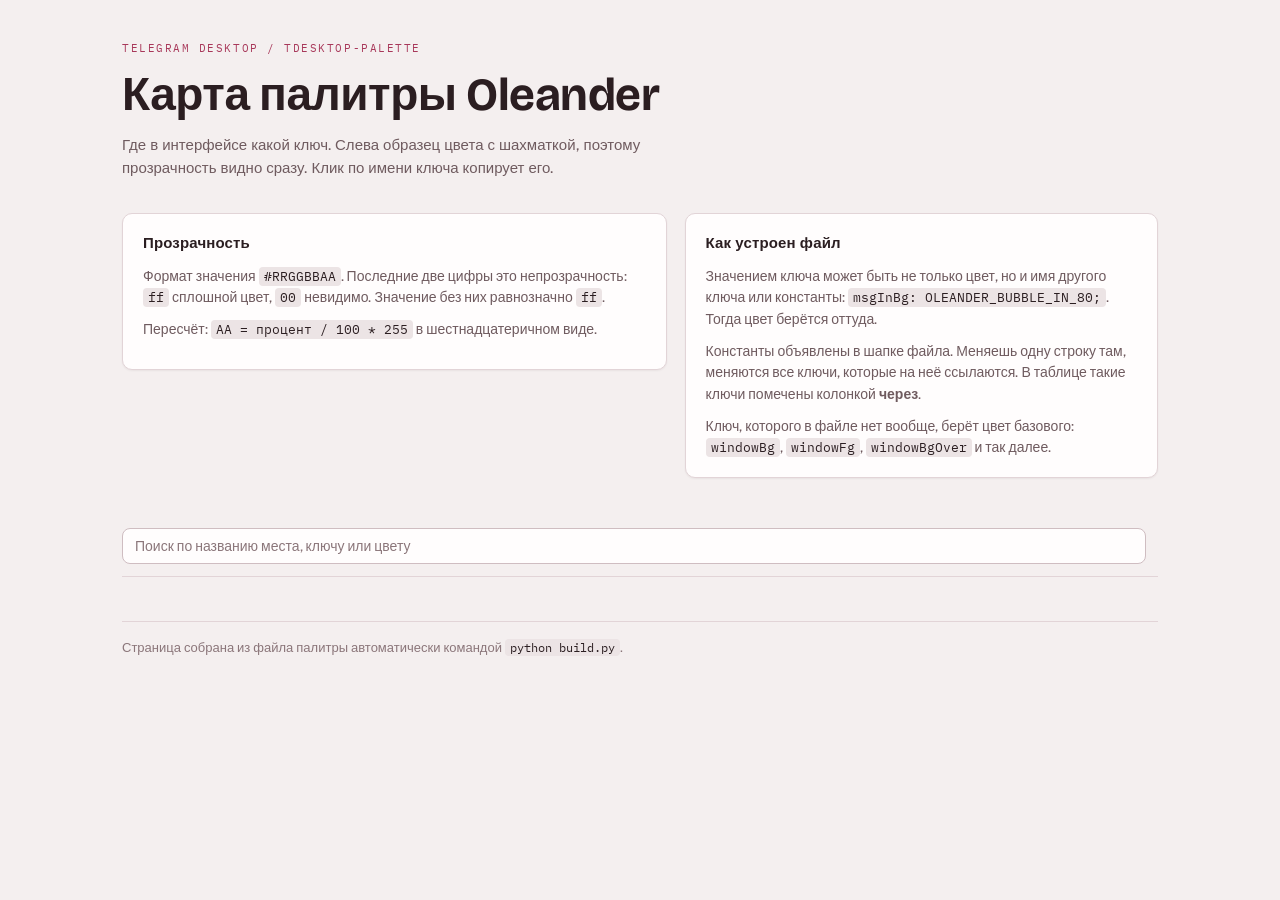
==== template.html @ e82220b8 "Initial commit: Oleander palette reference page - build.py renders docs/index.html from a tdesktop-p" ====
<!doctype html>
<html lang="ru">
<head>
<meta charset="utf-8">
<meta name="viewport" content="width=device-width, initial-scale=1">
<title>Карта палитры Oleander</title>
<link rel="preconnect" href="https://fonts.googleapis.com">
<link rel="preconnect" href="https://fonts.gstatic.com" crossorigin>
<link rel="stylesheet" href="https://fonts.googleapis.com/css2?family=Bricolage+Grotesque:opsz,wght@12..96,500;12..96,700&family=IBM+Plex+Mono:wght@400;500&family=Public+Sans:wght@400;500;600&display=swap">
<style>
  :root {
    --ground: #f4efef;
    --surface: #fffdfd;
    --surface-2: #ece4e5;
    --ink: #2b1e21;
    --ink-soft: #6f5b5f;
    --muted: #8b767a;
    --accent: #a8385a;
    --accent-soft: #f3e3e7;
    --hairline: #e2d4d7;
    --hairline-strong: #cfbdc1;
    --check-a: #ffffff;
    --check-b: #e3d8da;
    --shadow: 0 1px 2px rgba(43, 30, 33, .06);
    --mono: "IBM Plex Mono", ui-monospace, "SFMono-Regular", Menlo, Consolas, monospace;
    --body: "Public Sans", -apple-system, "Segoe UI", Roboto, sans-serif;
    --display: "Bricolage Grotesque", "Public Sans", -apple-system, "Segoe UI", sans-serif;
  }
  @media (prefers-color-scheme: dark) {
    :root {
      --ground: #1b1113;
      --surface: #251719;
      --surface-2: #2f1e21;
      --ink: #f1e7e8;
      --ink-soft: #c4aeb2;
      --muted: #9c8388;
      --accent: #e5899d;
      --accent-soft: #3a2429;
      --hairline: #382528;
      --hairline-strong: #4a3236;
      --check-a: #3a2b2e;
      --check-b: #2b1e21;
      --shadow: 0 1px 2px rgba(0, 0, 0, .3);
    }
  }

  * { box-sizing: border-box; }
  html { color-scheme: light dark; }
  body {
    margin: 0;
    background: var(--ground);
    color: var(--ink);
    font-family: var(--body);
    font-size: 15px;
    line-height: 1.55;
    -webkit-font-smoothing: antialiased;
  }
  .wrap { max-width: 1080px; margin: 0 auto; padding: 40px 22px 88px; }

  header.masthead { display: flex; flex-direction: column; gap: 14px; margin-bottom: 34px; }
  .eyebrow {
    font-family: var(--mono); font-size: 11px; letter-spacing: .14em;
    text-transform: uppercase; color: var(--accent);
  }
  h1 {
    font-family: var(--display); font-weight: 700; font-size: clamp(30px, 5vw, 46px);
    line-height: 1.04; margin: 0; text-wrap: balance; letter-spacing: -.01em;
  }
  .lede { max-width: 62ch; color: var(--ink-soft); margin: 0; }

  .primer { display: grid; gap: 18px; grid-template-columns: minmax(0, 1.15fr) minmax(0, 1fr);
            margin: 0 0 38px; align-items: start; }
  @media (max-width: 760px) { .primer { grid-template-columns: 1fr; } }
  .panel {
    background: var(--surface); border: 1px solid var(--hairline);
    border-radius: 10px; padding: 18px 20px; box-shadow: var(--shadow);
  }
  .panel h2 {
    font-family: var(--display); font-weight: 600; font-size: 15px; margin: 0 0 10px;
    letter-spacing: .01em;
  }
  .panel p { margin: 0 0 10px; color: var(--ink-soft); font-size: 14px; }
  .panel p:last-child { margin-bottom: 0; }
  code {
    font-family: var(--mono); font-size: .92em; background: var(--surface-2);
    padding: 1px 5px; border-radius: 4px; color: var(--ink);
  }
  .alpha-scale { display: flex; flex-wrap: wrap; gap: 6px; margin-top: 4px; }
  .alpha-chip {
    display: flex; flex-direction: column; align-items: center; gap: 2px;
    border: 1px solid var(--hairline); border-radius: 6px; padding: 5px 9px 6px;
    background: var(--surface-2); min-width: 52px;
  }
  .alpha-chip b { font-family: var(--mono); font-weight: 500; font-size: 13px; color: var(--accent); }
  .alpha-chip span { font-size: 11px; color: var(--muted); font-variant-numeric: tabular-nums; }

  .toolbar {
    position: sticky; top: 0; z-index: 5; display: flex; gap: 12px; align-items: center;
    padding: 12px 0; background: var(--ground); border-bottom: 1px solid var(--hairline);
    margin-bottom: 6px; flex-wrap: wrap;
  }
  #q { flex: 1 1 260px; min-width: 0; font-family: var(--body); font-size: 14px; color: var(--ink); background: var(--surface); border: 1px solid var(--hairline-strong); border-radius: 8px; padding: 9px 12px; } #q:focus { outline: 2px solid var(--accent); outline-offset: 1px; } #q::placeholder { color: var(--muted); }
  .count { font-family: var(--mono); font-size: 12px; color: var(--muted); font-variant-numeric: tabular-nums; }

  section.group { margin-top: 30px; }
  section.group > h2 {
    font-family: var(--display); font-weight: 700; font-size: 21px; margin: 0 0 2px;
    letter-spacing: -.005em;
  }
  section.group > .note { margin: 0 0 12px; color: var(--muted); font-size: 13.5px; }

  .tablewrap { overflow-x: auto; border: 1px solid var(--hairline); border-radius: 10px; background: var(--surface); }
  table { border-collapse: collapse; width: 100%; min-width: 620px; }
  th {
    text-align: left; font-family: var(--mono); font-weight: 400; font-size: 10.5px;
    letter-spacing: .12em; text-transform: uppercase; color: var(--muted);
    padding: 9px 12px; border-bottom: 1px solid var(--hairline); white-space: nowrap;
  }
  td { padding: 7px 12px; border-bottom: 1px solid var(--hairline); vertical-align: middle; }
  tr:last-child td { border-bottom: none; }
  tr:hover td { background: var(--accent-soft); }
  .sw {
    width: 30px; height: 22px; border-radius: 4px; border: 1px solid var(--hairline-strong);
    background-image:
      linear-gradient(var(--swatch), var(--swatch)),
      conic-gradient(var(--check-b) 0 25%, var(--check-a) 0 50%, var(--check-b) 0 75%, var(--check-a) 0);
    background-size: 100% 100%, 10px 10px;
  }
  td.c-sw { width: 30px; padding-right: 0; }
  td.c-label { color: var(--ink); }
  .key {
    font-family: var(--mono); font-size: 12.5px; color: var(--accent); cursor: copy;
    border: none; background: none; padding: 0; text-align: left;
  }
  .key:hover { text-decoration: underline; }
  .key:focus-visible { outline: 2px solid var(--accent); outline-offset: 2px; border-radius: 3px; }
  .val { font-family: var(--mono); font-size: 12.5px; color: var(--ink-soft); white-space: nowrap; }
  .via { font-family: var(--mono); font-size: 11.5px; color: var(--muted); white-space: nowrap; }
  .pct {
    font-family: var(--mono); font-size: 11px; font-variant-numeric: tabular-nums;
    color: var(--accent); border: 1px solid var(--hairline-strong); border-radius: 999px;
    padding: 1px 7px; white-space: nowrap;
  }
  .pct.full { color: var(--muted); border-color: var(--hairline); }
  .empty { padding: 20px 12px; color: var(--muted); font-size: 14px; }
  footer.foot { margin-top: 44px; padding-top: 16px; border-top: 1px solid var(--hairline); color: var(--muted); font-size: 13px; }
  #toast { position: fixed; left: 50%; transform: translateX(-50%); bottom: 22px; background: var(--ink); color: var(--ground); font-family: var(--mono); font-size: 12.5px; padding: 8px 14px; border-radius: 999px; opacity: 0; transition: opacity .18s ease; pointer-events: none; } #toast.on { opacity: 1; }
  @media (prefers-reduced-motion: reduce) { #toast { transition: none; } }
</style>
</head>
<body>
<div class="wrap">
  <header class="masthead">
    <div class="eyebrow">Telegram Desktop / tdesktop-palette</div>
    <h1>Карта палитры Oleander</h1>
    <p class="lede">Где в интерфейсе какой ключ. Слева образец цвета с шахматкой, поэтому прозрачность видно сразу. Клик по имени ключа копирует его.</p>
  </header>

  <div class="primer">
    <div class="panel">
      <h2>Прозрачность</h2>
      <p>Формат значения <code>#RRGGBBAA</code>. Последние две цифры это непрозрачность: <code>ff</code> сплошной цвет, <code>00</code> невидимо. Значение без них равнозначно <code>ff</code>.</p>
      <p>Пересчёт: <code>AA = процент / 100 * 255</code> в шестнадцатеричном виде.</p>
      <div class="alpha-scale" id="alphaScale"></div>
    </div>
    <div class="panel">
      <h2>Как устроен файл</h2>
      <p>Значением ключа может быть не только цвет, но и имя другого ключа или константы: <code>msgInBg: OLEANDER_BUBBLE_IN_80;</code>. Тогда цвет берётся оттуда.</p>
      <p>Константы объявлены в шапке файла. Меняешь одну строку там, меняются все ключи, которые на неё ссылаются. В таблице такие ключи помечены колонкой <b>через</b>.</p>
      <p>Ключ, которого в файле нет вообще, берёт цвет базового: <code>windowBg</code>, <code>windowFg</code>, <code>windowBgOver</code> и так далее.</p>
    </div>
  </div>

  <div class="toolbar">
    <input id="q" type="search" placeholder="Поиск по названию места, ключу или цвету" autocomplete="off">
    <span class="count" id="count"></span>
  </div>

  <div id="groups"></div>

  <footer class="foot">
    Страница собрана из файла палитры автоматически командой <code>python build.py</code>.
  </footer>
</div>
<div id="toast" role="status" aria-live="polite"></div>

<script>
const DATA = __DATA__;

const ALPHA_STEPS = [100, 95, 90, 85, 80, 75, 70, 60, 50, 40, 30, 20, 10, 0];
document.getElementById("alphaScale").innerHTML = ALPHA_STEPS.map(p => {
  const hex = Math.round(p / 100 * 255).toString(16).padStart(2, "0");
  return `<div class="alpha-chip"><b>${hex}</b><span>${p}%</span></div>`;
}).join("");

const esc = s => s.replace(/[&<>"]/g, c => ({ "&": "&amp;", "<": "&lt;", ">": "&gt;", '"': "&quot;" }[c]));

document.getElementById("groups").innerHTML = DATA.map((g, gi) => `
  <section class="group" data-g="${gi}">
    <h2>${esc(g.title)}</h2>
    <p class="note">${esc(g.note)}</p>
    <div class="tablewrap">
      <table>
        <thead><tr>
          <th></th><th>Место в интерфейсе</th><th>Ключ</th><th>Цвет</th><th>Через</th><th>Непрозр.</th>
        </tr></thead>
        <tbody>
        ${g.rows.map(r => `
          <tr data-s="${esc((r.label + " " + r.key + " " + r.value + " " + r.via).toLowerCase())}">
            <td class="c-sw"><div class="sw" style="--swatch:${r.value}"></div></td>
            <td class="c-label">${esc(r.label)}</td>
            <td><button class="key" type="button">${esc(r.key)}</button></td>
            <td class="val">${esc(r.value)}</td>
            <td class="via">${esc(r.via || "")}</td>
            <td><span class="pct ${r.alpha === 100 ? "full" : ""}">${r.alpha}%</span></td>
          </tr>`).join("")}
        </tbody>
      </table>
    </div>
  </section>`).join("");

const total = DATA.reduce((n, g) => n + g.rows.length, 0);
const countEl = document.getElementById("count");
countEl.textContent = total + " ключей";

const q = document.getElementById("q");
q.addEventListener("input", () => {
  const term = q.value.trim().toLowerCase();
  let shown = 0;
  document.querySelectorAll("section.group").forEach(sec => {
    let any = 0;
    sec.querySelectorAll("tbody tr").forEach(tr => {
      const hit = !term || tr.dataset.s.includes(term);
      tr.hidden = !hit;
      if (hit) { any++; shown++; }
    });
    sec.hidden = any === 0;
  });
  countEl.textContent = term ? shown + " из " + total : total + " ключей";
});

const toast = document.getElementById("toast");
let toastTimer;
document.addEventListener("click", e => {
  const btn = e.target.closest(".key");
  if (!btn) return;
  const text = btn.textContent;
  navigator.clipboard?.writeText(text).then(() => {
    toast.textContent = text + " скопирован";
    toast.classList.add("on");
    clearTimeout(toastTimer);
    toastTimer = setTimeout(() => toast.classList.remove("on"), 1400);
  }).catch(() => {});
});
</script>
</body>
</html>
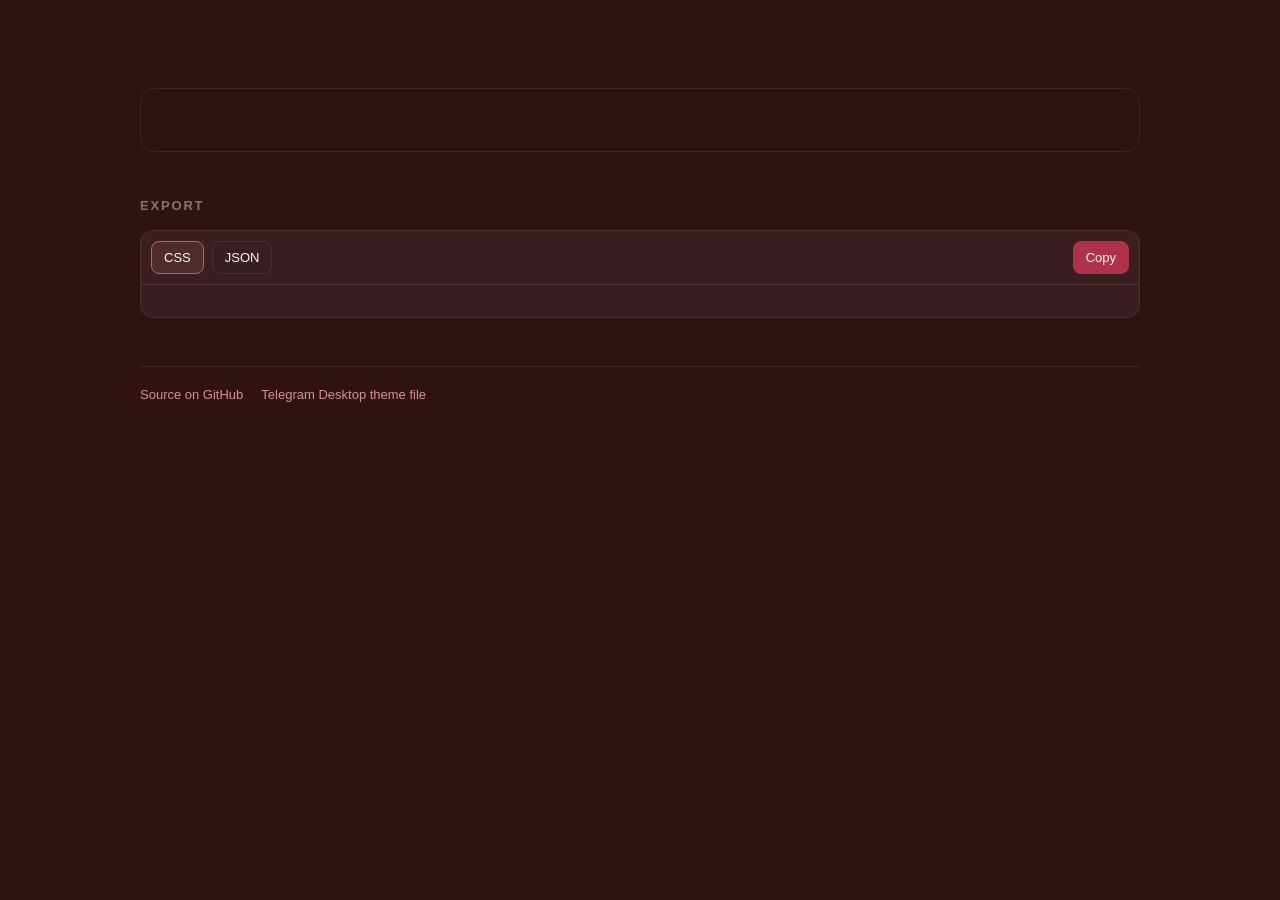
==== commit 940d811c: "Add Oleander palette and page generator - palette.json as the source of truth, build.py renders docs" ====
--- a/template.html
+++ b/template.html
@@ -1,256 +1,175 @@
 <!doctype html>
-<html lang="ru">
+<html lang="en">
 <head>
 <meta charset="utf-8">
 <meta name="viewport" content="width=device-width, initial-scale=1">
-<title>Карта палитры Oleander</title>
-<link rel="preconnect" href="https://fonts.googleapis.com">
-<link rel="preconnect" href="https://fonts.gstatic.com" crossorigin>
-<link rel="stylesheet" href="https://fonts.googleapis.com/css2?family=Bricolage+Grotesque:opsz,wght@12..96,500;12..96,700&family=IBM+Plex+Mono:wght@400;500&family=Public+Sans:wght@400;500;600&display=swap">
+<title>Oleander Palette</title>
+<meta name="description" content="Oleander: a rose and maroon dark color palette.">
+<meta name="theme-color" content="#3b1e21">
+<link rel="icon" href="data:image/svg+xml,%3Csvg xmlns='http://www.w3.org/2000/svg' viewBox='0 0 32 32'%3E%3Crect width='32' height='32' rx='8' fill='%23b55f6c'/%3E%3C/svg%3E">
 <style>
   :root {
-    --ground: #f4efef;
-    --surface: #fffdfd;
-    --surface-2: #ece4e5;
-    --ink: #2b1e21;
-    --ink-soft: #6f5b5f;
-    --muted: #8b767a;
-    --accent: #a8385a;
-    --accent-soft: #f3e3e7;
-    --hairline: #e2d4d7;
-    --hairline-strong: #cfbdc1;
-    --check-a: #ffffff;
-    --check-b: #e3d8da;
-    --shadow: 0 1px 2px rgba(43, 30, 33, .06);
-    --mono: "IBM Plex Mono", ui-monospace, "SFMono-Regular", Menlo, Consolas, monospace;
-    --body: "Public Sans", -apple-system, "Segoe UI", Roboto, sans-serif;
-    --display: "Bricolage Grotesque", "Public Sans", -apple-system, "Segoe UI", sans-serif;
+    --bg-deep: #301212;
+    --bg: #3b1e21;
+    --bg-raised: #4d2a2d;
+    --bg-panel: #4e2b2e;
+    --accent: #b55f6c;
+    --accent-deep: #ad324a;
+    --accent-light: #dc8e9c;
+    --text: #f5f5f5;
+    --text-muted: #906e74;
+    --hairline: rgba(245, 245, 245, .08);
+    --mono: ui-monospace, "SFMono-Regular", "Cascadia Code", Menlo, Consolas, monospace;
+    --sans: -apple-system, "Segoe UI", Roboto, "Helvetica Neue", Arial, sans-serif;
   }
-  @media (prefers-color-scheme: dark) {
-    :root {
-      --ground: #1b1113;
-      --surface: #251719;
-      --surface-2: #2f1e21;
-      --ink: #f1e7e8;
-      --ink-soft: #c4aeb2;
-      --muted: #9c8388;
-      --accent: #e5899d;
-      --accent-soft: #3a2429;
-      --hairline: #382528;
-      --hairline-strong: #4a3236;
-      --check-a: #3a2b2e;
-      --check-b: #2b1e21;
-      --shadow: 0 1px 2px rgba(0, 0, 0, .3);
-    }
-  }
-
   * { box-sizing: border-box; }
-  html { color-scheme: light dark; }
+  html { color-scheme: dark; }
   body {
-    margin: 0;
-    background: var(--ground);
-    color: var(--ink);
-    font-family: var(--body);
-    font-size: 15px;
-    line-height: 1.55;
+    margin: 0; background: var(--bg-deep); color: var(--text);
+    font-family: var(--sans); font-size: 15px; line-height: 1.5;
     -webkit-font-smoothing: antialiased;
   }
-  .wrap { max-width: 1080px; margin: 0 auto; padding: 40px 22px 88px; }
+  .wrap { max-width: 1040px; margin: 0 auto; padding: 56px 20px 72px; }
 
-  header.masthead { display: flex; flex-direction: column; gap: 14px; margin-bottom: 34px; }
-  .eyebrow {
-    font-family: var(--mono); font-size: 11px; letter-spacing: .14em;
-    text-transform: uppercase; color: var(--accent);
+  header h1 { margin: 0 0 8px; font-size: clamp(34px, 6vw, 56px); line-height: 1.05; letter-spacing: -.02em; }
+  header p { margin: 0; color: var(--accent-light); font-size: 17px; }
+
+  .strip { display: flex; height: 64px; margin: 32px 0 8px; border-radius: 14px; overflow: hidden; border: 1px solid var(--hairline); }
+  .strip i { flex: 1; }
+
+  section { margin-top: 44px; }
+  h2 { margin: 0 0 14px; font-size: 13px; font-weight: 600; letter-spacing: .14em; text-transform: uppercase; color: var(--text-muted); }
+
+  .grid { display: grid; gap: 14px; grid-template-columns: repeat(auto-fill, minmax(220px, 1fr)); }
+  .card {
+    appearance: none; font: inherit; color: inherit; text-align: left; cursor: pointer;
+    background: var(--bg); border: 1px solid var(--hairline); border-radius: 14px; padding: 0; overflow: hidden;
+    transition: transform .15s ease, border-color .15s ease;
   }
-  h1 {
-    font-family: var(--display); font-weight: 700; font-size: clamp(30px, 5vw, 46px);
-    line-height: 1.04; margin: 0; text-wrap: balance; letter-spacing: -.01em;
+  .card:hover { transform: translateY(-2px); border-color: var(--accent); }
+  .card:focus-visible { outline: 2px solid var(--accent-light); outline-offset: 2px; }
+  .swatch { height: 112px; display: flex; align-items: flex-end; padding: 12px 14px; font-family: var(--mono); font-size: 13px; }
+  .swatch span { opacity: 0; transition: opacity .15s ease; }
+  .card:hover .swatch span, .card:focus-visible .swatch span { opacity: .85; }
+  .meta { padding: 12px 14px 14px; }
+  .meta b { display: block; font-size: 15px; font-weight: 600; }
+  .meta .hex { font-family: var(--mono); font-size: 13px; color: var(--accent-light); }
+  .meta .use { display: block; margin-top: 4px; font-size: 13px; color: var(--text-muted); }
+
+  .export { background: var(--bg); border: 1px solid var(--hairline); border-radius: 14px; overflow: hidden; }
+  .export .bar { display: flex; gap: 8px; padding: 10px; border-bottom: 1px solid var(--hairline); flex-wrap: wrap; }
+  .tab, .copy {
+    appearance: none; font: inherit; font-size: 13px; color: var(--text); cursor: pointer;
+    background: transparent; border: 1px solid var(--hairline); border-radius: 8px; padding: 6px 12px;
   }
-  .lede { max-width: 62ch; color: var(--ink-soft); margin: 0; }
+  .tab[aria-selected="true"] { background: var(--bg-panel); border-color: var(--accent); }
+  .copy { margin-left: auto; background: var(--accent-deep); border-color: var(--accent-deep); }
+  .tab:hover { border-color: var(--accent); }
+  .copy:hover { filter: brightness(1.12); }
+  .tab:focus-visible, .copy:focus-visible { outline: 2px solid var(--accent-light); outline-offset: 2px; }
+  pre { margin: 0; padding: 16px 18px; overflow-x: auto; font-family: var(--mono); font-size: 13px; line-height: 1.6; color: var(--text); }
 
-  .primer { display: grid; gap: 18px; grid-template-columns: minmax(0, 1.15fr) minmax(0, 1fr);
-            margin: 0 0 38px; align-items: start; }
-  @media (max-width: 760px) { .primer { grid-template-columns: 1fr; } }
-  .panel {
-    background: var(--surface); border: 1px solid var(--hairline);
-    border-radius: 10px; padding: 18px 20px; box-shadow: var(--shadow);
+  footer { margin-top: 48px; padding-top: 18px; border-top: 1px solid var(--hairline); color: var(--text-muted); font-size: 13px; display: flex; gap: 18px; flex-wrap: wrap; }
+  footer a { color: var(--accent-light); text-decoration: none; }
+  footer a:hover { text-decoration: underline; }
+
+  #toast {
+    position: fixed; left: 50%; bottom: 24px; transform: translateX(-50%); background: var(--accent-deep); color: var(--text);
+    font-family: var(--mono); font-size: 13px; padding: 8px 16px; border-radius: 999px; opacity: 0; pointer-events: none; transition: opacity .18s ease;
   }
-  .panel h2 {
-    font-family: var(--display); font-weight: 600; font-size: 15px; margin: 0 0 10px;
-    letter-spacing: .01em;
-  }
-  .panel p { margin: 0 0 10px; color: var(--ink-soft); font-size: 14px; }
-  .panel p:last-child { margin-bottom: 0; }
-  code {
-    font-family: var(--mono); font-size: .92em; background: var(--surface-2);
-    padding: 1px 5px; border-radius: 4px; color: var(--ink);
-  }
-  .alpha-scale { display: flex; flex-wrap: wrap; gap: 6px; margin-top: 4px; }
-  .alpha-chip {
-    display: flex; flex-direction: column; align-items: center; gap: 2px;
-    border: 1px solid var(--hairline); border-radius: 6px; padding: 5px 9px 6px;
-    background: var(--surface-2); min-width: 52px;
-  }
-  .alpha-chip b { font-family: var(--mono); font-weight: 500; font-size: 13px; color: var(--accent); }
-  .alpha-chip span { font-size: 11px; color: var(--muted); font-variant-numeric: tabular-nums; }
-
-  .toolbar {
-    position: sticky; top: 0; z-index: 5; display: flex; gap: 12px; align-items: center;
-    padding: 12px 0; background: var(--ground); border-bottom: 1px solid var(--hairline);
-    margin-bottom: 6px; flex-wrap: wrap;
-  }
-  #q { flex: 1 1 260px; min-width: 0; font-family: var(--body); font-size: 14px; color: var(--ink); background: var(--surface); border: 1px solid var(--hairline-strong); border-radius: 8px; padding: 9px 12px; } #q:focus { outline: 2px solid var(--accent); outline-offset: 1px; } #q::placeholder { color: var(--muted); }
-  .count { font-family: var(--mono); font-size: 12px; color: var(--muted); font-variant-numeric: tabular-nums; }
-
-  section.group { margin-top: 30px; }
-  section.group > h2 {
-    font-family: var(--display); font-weight: 700; font-size: 21px; margin: 0 0 2px;
-    letter-spacing: -.005em;
-  }
-  section.group > .note { margin: 0 0 12px; color: var(--muted); font-size: 13.5px; }
-
-  .tablewrap { overflow-x: auto; border: 1px solid var(--hairline); border-radius: 10px; background: var(--surface); }
-  table { border-collapse: collapse; width: 100%; min-width: 620px; }
-  th {
-    text-align: left; font-family: var(--mono); font-weight: 400; font-size: 10.5px;
-    letter-spacing: .12em; text-transform: uppercase; color: var(--muted);
-    padding: 9px 12px; border-bottom: 1px solid var(--hairline); white-space: nowrap;
-  }
-  td { padding: 7px 12px; border-bottom: 1px solid var(--hairline); vertical-align: middle; }
-  tr:last-child td { border-bottom: none; }
-  tr:hover td { background: var(--accent-soft); }
-  .sw {
-    width: 30px; height: 22px; border-radius: 4px; border: 1px solid var(--hairline-strong);
-    background-image:
-      linear-gradient(var(--swatch), var(--swatch)),
-      conic-gradient(var(--check-b) 0 25%, var(--check-a) 0 50%, var(--check-b) 0 75%, var(--check-a) 0);
-    background-size: 100% 100%, 10px 10px;
-  }
-  td.c-sw { width: 30px; padding-right: 0; }
-  td.c-label { color: var(--ink); }
-  .key {
-    font-family: var(--mono); font-size: 12.5px; color: var(--accent); cursor: copy;
-    border: none; background: none; padding: 0; text-align: left;
-  }
-  .key:hover { text-decoration: underline; }
-  .key:focus-visible { outline: 2px solid var(--accent); outline-offset: 2px; border-radius: 3px; }
-  .val { font-family: var(--mono); font-size: 12.5px; color: var(--ink-soft); white-space: nowrap; }
-  .via { font-family: var(--mono); font-size: 11.5px; color: var(--muted); white-space: nowrap; }
-  .pct {
-    font-family: var(--mono); font-size: 11px; font-variant-numeric: tabular-nums;
-    color: var(--accent); border: 1px solid var(--hairline-strong); border-radius: 999px;
-    padding: 1px 7px; white-space: nowrap;
-  }
-  .pct.full { color: var(--muted); border-color: var(--hairline); }
-  .empty { padding: 20px 12px; color: var(--muted); font-size: 14px; }
-  footer.foot { margin-top: 44px; padding-top: 16px; border-top: 1px solid var(--hairline); color: var(--muted); font-size: 13px; }
-  #toast { position: fixed; left: 50%; transform: translateX(-50%); bottom: 22px; background: var(--ink); color: var(--ground); font-family: var(--mono); font-size: 12.5px; padding: 8px 14px; border-radius: 999px; opacity: 0; transition: opacity .18s ease; pointer-events: none; } #toast.on { opacity: 1; }
-  @media (prefers-reduced-motion: reduce) { #toast { transition: none; } }
+  #toast.on { opacity: 1; }
+  @media (prefers-reduced-motion: reduce) { .card, #toast, .swatch span { transition: none; } .card:hover { transform: none; } }
 </style>
 </head>
 <body>
 <div class="wrap">
-  <header class="masthead">
-    <div class="eyebrow">Telegram Desktop / tdesktop-palette</div>
-    <h1>Карта палитры Oleander</h1>
-    <p class="lede">Где в интерфейсе какой ключ. Слева образец цвета с шахматкой, поэтому прозрачность видно сразу. Клик по имени ключа копирует его.</p>
+  <header>
+    <h1 id="title"></h1>
+    <p id="tagline"></p>
   </header>
-
-  <div class="primer">
-    <div class="panel">
-      <h2>Прозрачность</h2>
-      <p>Формат значения <code>#RRGGBBAA</code>. Последние две цифры это непрозрачность: <code>ff</code> сплошной цвет, <code>00</code> невидимо. Значение без них равнозначно <code>ff</code>.</p>
-      <p>Пересчёт: <code>AA = процент / 100 * 255</code> в шестнадцатеричном виде.</p>
-      <div class="alpha-scale" id="alphaScale"></div>
-    </div>
-    <div class="panel">
-      <h2>Как устроен файл</h2>
-      <p>Значением ключа может быть не только цвет, но и имя другого ключа или константы: <code>msgInBg: OLEANDER_BUBBLE_IN_80;</code>. Тогда цвет берётся оттуда.</p>
-      <p>Константы объявлены в шапке файла. Меняешь одну строку там, меняются все ключи, которые на неё ссылаются. В таблице такие ключи помечены колонкой <b>через</b>.</p>
-      <p>Ключ, которого в файле нет вообще, берёт цвет базового: <code>windowBg</code>, <code>windowFg</code>, <code>windowBgOver</code> и так далее.</p>
-    </div>
-  </div>
-
-  <div class="toolbar">
-    <input id="q" type="search" placeholder="Поиск по названию места, ключу или цвету" autocomplete="off">
-    <span class="count" id="count"></span>
-  </div>
-
+  <div class="strip" id="strip" aria-hidden="true"></div>
   <div id="groups"></div>
 
-  <footer class="foot">
-    Страница собрана из файла палитры автоматически командой <code>python build.py</code>.
+  <section>
+    <h2>Export</h2>
+    <div class="export">
+      <div class="bar" role="tablist">
+        <button class="tab" role="tab" data-fmt="css" aria-selected="true">CSS</button>
+        <button class="tab" role="tab" data-fmt="json" aria-selected="false">JSON</button>
+        <button class="copy" id="copyExport" type="button">Copy</button>
+      </div>
+      <pre id="exportOut"></pre>
+    </div>
+  </section>
+
+  <footer>
+    <a href="https://github.com/vkarach/oleander-palette">Source on GitHub</a>
+    <a href="https://github.com/vkarach/oleander-palette/raw/main/palette/Oleander.tdesktop-palette">Telegram Desktop theme file</a>
   </footer>
 </div>
 <div id="toast" role="status" aria-live="polite"></div>
 
 <script>
-const DATA = __DATA__;
-
-const ALPHA_STEPS = [100, 95, 90, 85, 80, 75, 70, 60, 50, 40, 30, 20, 10, 0];
-document.getElementById("alphaScale").innerHTML = ALPHA_STEPS.map(p => {
-  const hex = Math.round(p / 100 * 255).toString(16).padStart(2, "0");
-  return `<div class="alpha-chip"><b>${hex}</b><span>${p}%</span></div>`;
-}).join("");
+const PALETTE = __DATA__;
 
 const esc = s => s.replace(/[&<>"]/g, c => ({ "&": "&amp;", "<": "&lt;", ">": "&gt;", '"': "&quot;" }[c]));
+const all = PALETTE.groups.flatMap(g => g.colors);
 
-document.getElementById("groups").innerHTML = DATA.map((g, gi) => `
-  <section class="group" data-g="${gi}">
+function onColor(hex) {
+  const [r, g, b] = [1, 3, 5].map(i => parseInt(hex.slice(i, i + 2), 16) / 255)
+    .map(c => (c <= 0.03928 ? c / 12.92 : ((c + 0.055) / 1.055) ** 2.4));
+  return 0.2126 * r + 0.7152 * g + 0.0722 * b > 0.35 ? "#301212" : "#f5f5f5";
+}
+
+document.getElementById("title").textContent = PALETTE.name + " Palette";
+document.getElementById("tagline").textContent = PALETTE.tagline;
+document.getElementById("strip").innerHTML = all.map(c => `<i style="background:${c.hex}"></i>`).join("");
+
+document.getElementById("groups").innerHTML = PALETTE.groups.map(g => `
+  <section>
     <h2>${esc(g.title)}</h2>
-    <p class="note">${esc(g.note)}</p>
-    <div class="tablewrap">
-      <table>
-        <thead><tr>
-          <th></th><th>Место в интерфейсе</th><th>Ключ</th><th>Цвет</th><th>Через</th><th>Непрозр.</th>
-        </tr></thead>
-        <tbody>
-        ${g.rows.map(r => `
-          <tr data-s="${esc((r.label + " " + r.key + " " + r.value + " " + r.via).toLowerCase())}">
-            <td class="c-sw"><div class="sw" style="--swatch:${r.value}"></div></td>
-            <td class="c-label">${esc(r.label)}</td>
-            <td><button class="key" type="button">${esc(r.key)}</button></td>
-            <td class="val">${esc(r.value)}</td>
-            <td class="via">${esc(r.via || "")}</td>
-            <td><span class="pct ${r.alpha === 100 ? "full" : ""}">${r.alpha}%</span></td>
-          </tr>`).join("")}
-        </tbody>
-      </table>
+    <div class="grid">
+      ${g.colors.map(c => `
+        <button class="card" type="button" data-hex="${c.hex}" aria-label="Copy ${esc(c.name)} ${c.hex}">
+          <div class="swatch" style="background:${c.hex};color:${onColor(c.hex)}"><span>Copy</span></div>
+          <div class="meta">
+            <b>${esc(c.name)}</b>
+            <span class="hex">${c.hex.toUpperCase()}</span>
+            <span class="use">${esc(c.use)}</span>
+          </div>
+        </button>`).join("")}
     </div>
   </section>`).join("");
 
-const total = DATA.reduce((n, g) => n + g.rows.length, 0);
-const countEl = document.getElementById("count");
-countEl.textContent = total + " ключей";
+const exporters = {
+  css: () => ":root {\n" + all.map(c => `  --oleander-${c.token}: ${c.hex};`).join("\n") + "\n}",
+  json: () => JSON.stringify(Object.fromEntries(all.map(c => [c.token, c.hex])), null, 2),
+};
+let fmt = "css";
+const out = document.getElementById("exportOut");
+const renderExport = () => { out.textContent = exporters[fmt](); };
+renderExport();
 
-const q = document.getElementById("q");
-q.addEventListener("input", () => {
-  const term = q.value.trim().toLowerCase();
-  let shown = 0;
-  document.querySelectorAll("section.group").forEach(sec => {
-    let any = 0;
-    sec.querySelectorAll("tbody tr").forEach(tr => {
-      const hit = !term || tr.dataset.s.includes(term);
-      tr.hidden = !hit;
-      if (hit) { any++; shown++; }
-    });
-    sec.hidden = any === 0;
-  });
-  countEl.textContent = term ? shown + " из " + total : total + " ключей";
-});
+document.querySelectorAll(".tab").forEach(t => t.addEventListener("click", () => {
+  fmt = t.dataset.fmt;
+  document.querySelectorAll(".tab").forEach(o => o.setAttribute("aria-selected", String(o === t)));
+  renderExport();
+}));
 
 const toast = document.getElementById("toast");
-let toastTimer;
+let timer;
+function copy(text, label) {
+  navigator.clipboard?.writeText(text).then(() => {
+    toast.textContent = label;
+    toast.classList.add("on");
+    clearTimeout(timer);
+    timer = setTimeout(() => toast.classList.remove("on"), 1400);
+  }).catch(() => {});
+}
 document.addEventListener("click", e => {
-  const btn = e.target.closest(".key");
-  if (!btn) return;
-  const text = btn.textContent;
-  navigator.clipboard?.writeText(text).then(() => {
-    toast.textContent = text + " скопирован";
-    toast.classList.add("on");
-    clearTimeout(toastTimer);
-    toastTimer = setTimeout(() => toast.classList.remove("on"), 1400);
-  }).catch(() => {});
+  const card = e.target.closest(".card");
+  if (card) return copy(card.dataset.hex, card.dataset.hex.toUpperCase() + " copied");
+  if (e.target.closest("#copyExport")) copy(out.textContent, fmt.toUpperCase() + " copied");
 });
 </script>
 </body>
